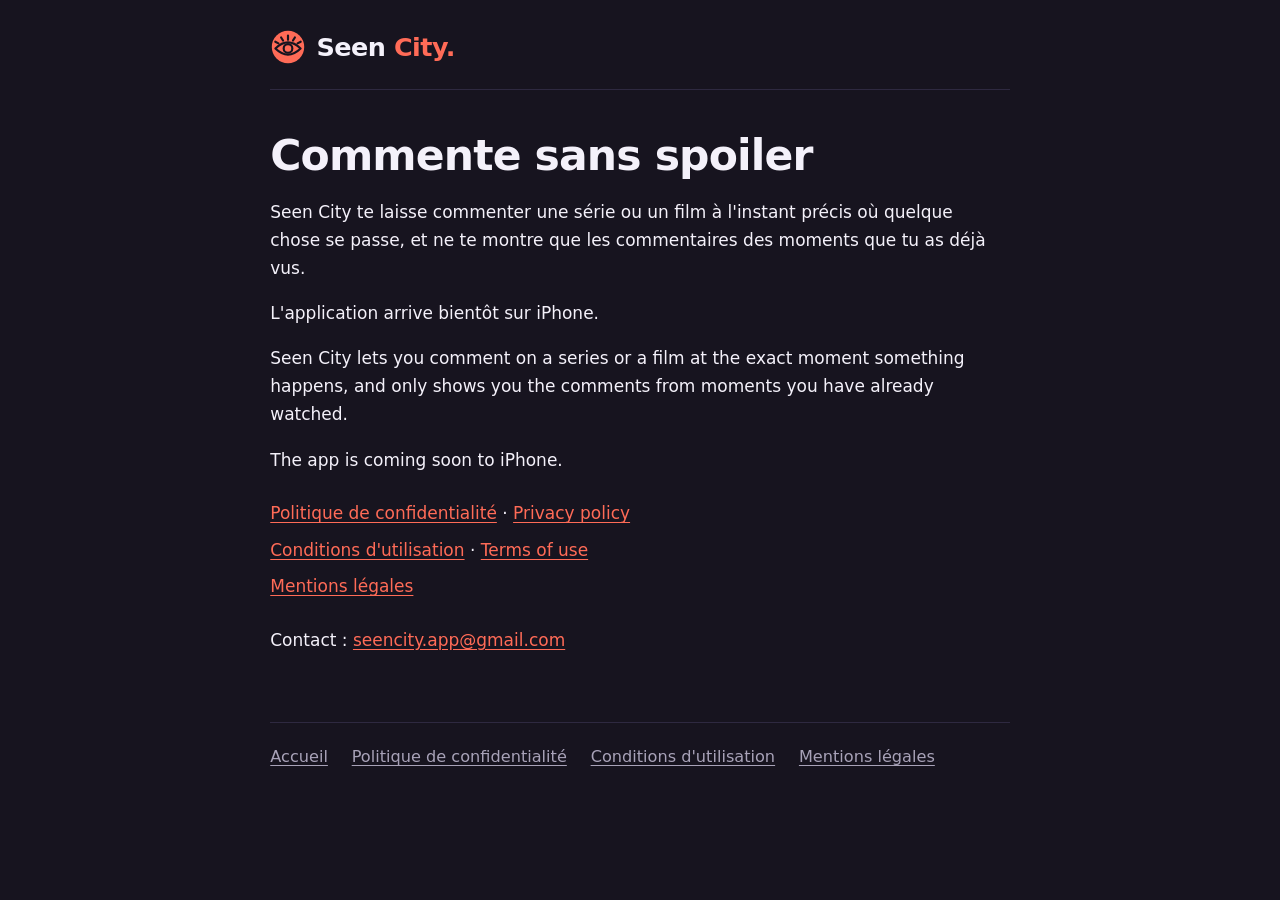
==== index.html @ 888bc3fe "Pages légales" ====
<!doctype html>
<html lang="fr">
<head>
<meta charset="utf-8">
<meta name="viewport" content="width=device-width, initial-scale=1">
<title>Seen City – commente sans spoiler</title>
<meta name="description" content="Commente une série ou un film à l'instant précis où ça se passe, sans spoiler.">
<meta name="theme-color" content="#17141F">
<link rel="icon" type="image/png" href="favicon.png">
<link rel="stylesheet" href="style.css">
</head>
<body>
<div class="page">
<header>
<a class="nom" href="index.html" aria-label="Seen City"><svg class="logo" viewBox="0 0 200 200" width="36" height="36" role="img" aria-label="Seen City"><circle cx="100" cy="100" r="90" fill="#FF6B57"/><g fill="none" stroke="#17141F" stroke-width="12" stroke-linecap="round" stroke-linejoin="round"><path d="M30 108 Q100 40 170 108 Q100 176 30 108 Z"/><circle cx="100" cy="108" r="24"/><path d="M100 60V36M127.6 63.9L138.2 47M72.4 63.9L61.8 47M153 79.8L170.6 70.5M47 79.8L29.4 70.5"/></g></svg><span class="mot">Seen<span class="corail"> City.</span></span></a>

</header>
<main>
<h1>Commente sans spoiler</h1>

<p>Seen City te laisse commenter une série ou un film à l'instant précis où quelque chose se passe, et ne te montre que les commentaires des moments que tu as déjà vus.</p>
<p>L'application arrive bientôt sur iPhone.</p><p lang="en">Seen City lets you comment on a series or a film at the exact moment something happens, and only shows you the comments from moments you have already watched.</p><p lang="en">The app is coming soon to iPhone.</p>
<ul class="liens">
<li><a href="confidentialite.html">Politique de confidentialité</a> · <a href="privacy.html" lang="en">Privacy policy</a></li>
<li><a href="conditions.html">Conditions d'utilisation</a> · <a href="terms.html" lang="en">Terms of use</a></li>
<li><a href="mentions-legales.html">Mentions légales</a></li>
</ul>
<p>Contact : <a href="mailto:seencity.app@gmail.com">seencity.app@gmail.com</a></p>
</main>
<footer><a href="index.html">Accueil</a> <a href="confidentialite.html">Politique de confidentialité</a> <a href="conditions.html">Conditions d'utilisation</a> <a href="mentions-legales.html">Mentions légales</a></footer>
</div>
</body>
</html>
---- style.css ----
:root {
  --sombre: #17141F;
  --carte: #231F2E;
  --trait: #2E2940;
  --creme: #F4F1FA;
  --gris: #A8A2B8;
  --corail: #FF6B57;
}
* { box-sizing: border-box; }
html {
  background: var(--sombre);
  color: var(--creme);
  color-scheme: dark;
  font: 17px/1.65 system-ui, -apple-system, "Segoe UI", Roboto, sans-serif;
  -webkit-text-size-adjust: 100%;
}
body { margin: 0; }
.page { max-width: 46rem; margin: 0 auto; padding: 1.5rem 1.25rem 4rem; }
header { display: flex; align-items: center; justify-content: space-between; gap: 1rem; padding-bottom: 1.25rem; border-bottom: 1px solid var(--trait); }
.nom { display: inline-flex; align-items: center; gap: 0.6rem; color: var(--creme); text-decoration: none; }
.mot { font-size: 1.5rem; font-weight: 800; letter-spacing: -0.02em; }
.corail { color: var(--corail); }
.langue { color: var(--gris); text-decoration: none; font-size: 0.95rem; padding: 0.35rem 0.8rem; border: 1px solid var(--trait); border-radius: 99px; }
.langue:hover { color: var(--creme); border-color: var(--gris); }
h1 { font-size: clamp(1.8rem, 5vw, 2.5rem); line-height: 1.15; letter-spacing: -0.02em; margin: 2.5rem 0 0.5rem; }
h2 { font-size: 1.25rem; line-height: 1.3; margin: 2.4rem 0 0.4rem; }
p, li { max-width: 68ch; }
li { margin: 0.3rem 0; }
ul { padding-left: 1.2rem; }
a { color: var(--corail); text-underline-offset: 0.18em; }
a:hover { color: var(--creme); }
.maj { color: var(--gris); font-size: 0.95rem; margin-top: 0; }
.acompleter { background: var(--corail); color: var(--sombre); padding: 0 0.3em; border-radius: 0.25em; font-weight: 600; }
.accroche { font-size: 1.25rem; line-height: 1.5; color: var(--creme); }
.liens { list-style: none; padding: 0; margin: 1.5rem 0; }
.liens li { margin: 0.5rem 0; }
footer { margin-top: 4rem; padding-top: 1.25rem; border-top: 1px solid var(--trait); display: flex; flex-wrap: wrap; gap: 0.5rem 1.4rem; font-size: 0.95rem; }
footer a { color: var(--gris); }
footer a:hover { color: var(--creme); }
a:focus-visible { outline: 2px solid var(--corail); outline-offset: 3px; border-radius: 4px; }
@media (max-width: 480px) { html { font-size: 16px; } }
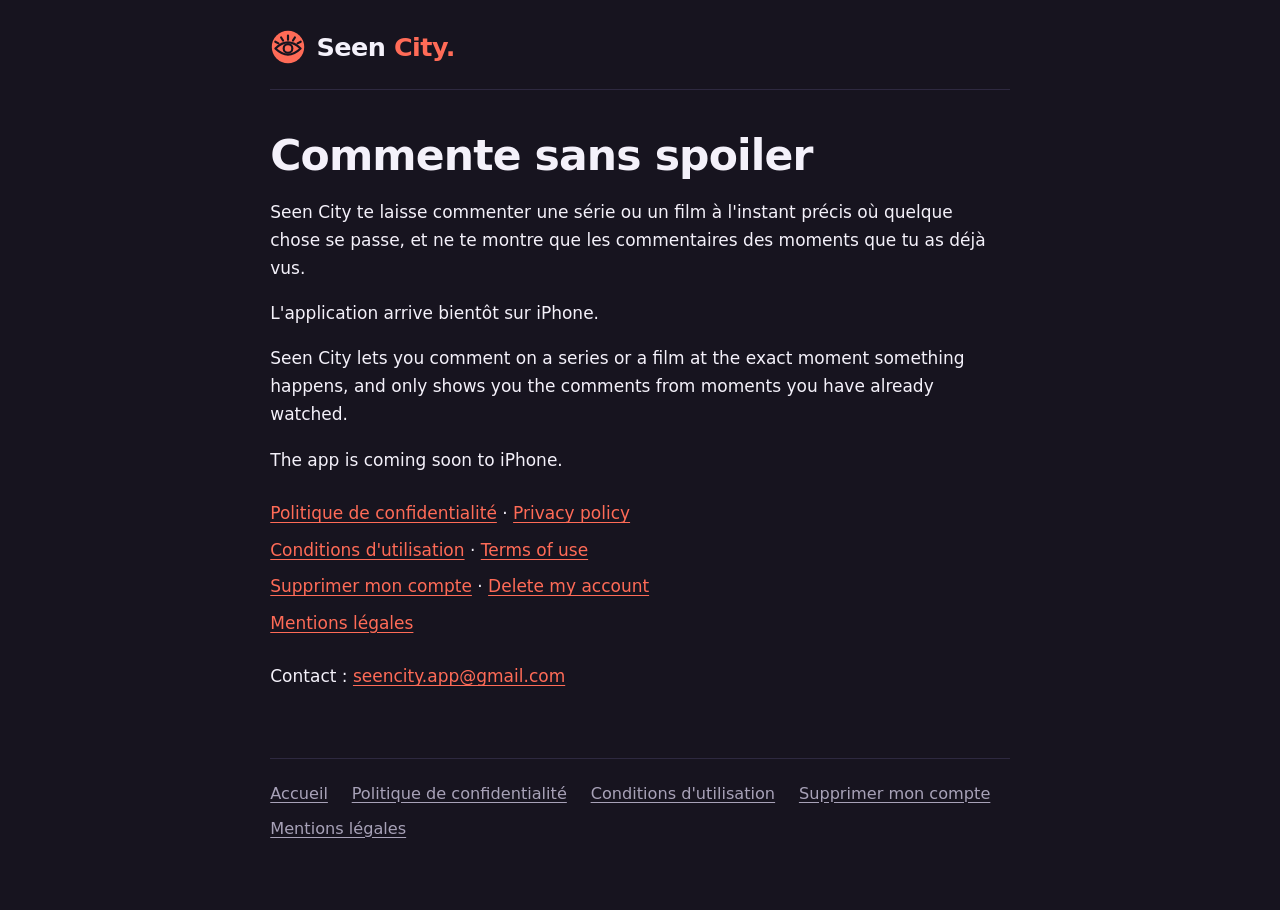
==== commit e6497d97: "pages legales V4" ====
--- a/index.html
+++ b/index.html
@@ -23,11 +23,12 @@
 <ul class="liens">
 <li><a href="confidentialite.html">Politique de confidentialité</a> · <a href="privacy.html" lang="en">Privacy policy</a></li>
 <li><a href="conditions.html">Conditions d'utilisation</a> · <a href="terms.html" lang="en">Terms of use</a></li>
+<li><a href="suppression-compte.html">Supprimer mon compte</a> · <a href="delete-account.html" lang="en">Delete my account</a></li>
 <li><a href="mentions-legales.html">Mentions légales</a></li>
 </ul>
 <p>Contact : <a href="mailto:seencity.app@gmail.com">seencity.app@gmail.com</a></p>
 </main>
-<footer><a href="index.html">Accueil</a> <a href="confidentialite.html">Politique de confidentialité</a> <a href="conditions.html">Conditions d'utilisation</a> <a href="mentions-legales.html">Mentions légales</a></footer>
+<footer><a href="index.html">Accueil</a> <a href="confidentialite.html">Politique de confidentialité</a> <a href="conditions.html">Conditions d'utilisation</a> <a href="suppression-compte.html">Supprimer mon compte</a> <a href="mentions-legales.html">Mentions légales</a></footer>
 </div>
 </body>
 </html>
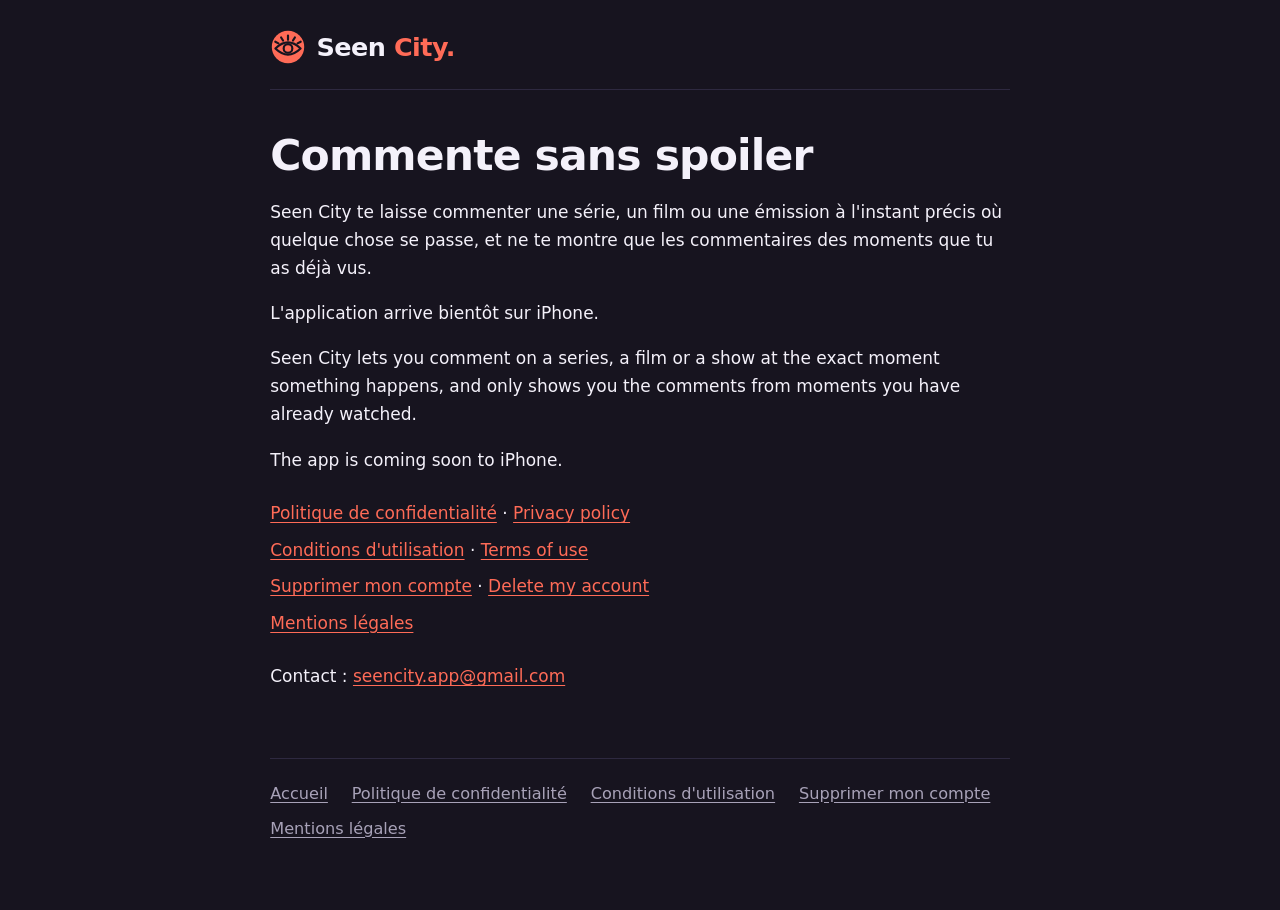
==== commit f387d96a: "Accroche : émissions" ====
--- a/index.html
+++ b/index.html
@@ -4,7 +4,7 @@
 <meta charset="utf-8">
 <meta name="viewport" content="width=device-width, initial-scale=1">
 <title>Seen City – commente sans spoiler</title>
-<meta name="description" content="Commente une série ou un film à l'instant précis où ça se passe, sans spoiler.">
+<meta name="description" content="Commente une série, un film ou une émission à l'instant précis où ça se passe, sans spoiler.">
 <meta name="theme-color" content="#17141F">
 <link rel="icon" type="image/png" href="favicon.png">
 <link rel="stylesheet" href="style.css">
@@ -18,8 +18,8 @@
 <main>
 <h1>Commente sans spoiler</h1>
 
-<p>Seen City te laisse commenter une série ou un film à l'instant précis où quelque chose se passe, et ne te montre que les commentaires des moments que tu as déjà vus.</p>
-<p>L'application arrive bientôt sur iPhone.</p><p lang="en">Seen City lets you comment on a series or a film at the exact moment something happens, and only shows you the comments from moments you have already watched.</p><p lang="en">The app is coming soon to iPhone.</p>
+<p>Seen City te laisse commenter une série, un film ou une émission à l'instant précis où quelque chose se passe, et ne te montre que les commentaires des moments que tu as déjà vus.</p>
+<p>L'application arrive bientôt sur iPhone.</p><p lang="en">Seen City lets you comment on a series, a film or a show at the exact moment something happens, and only shows you the comments from moments you have already watched.</p><p lang="en">The app is coming soon to iPhone.</p>
 <ul class="liens">
 <li><a href="confidentialite.html">Politique de confidentialité</a> · <a href="privacy.html" lang="en">Privacy policy</a></li>
 <li><a href="conditions.html">Conditions d'utilisation</a> · <a href="terms.html" lang="en">Terms of use</a></li>
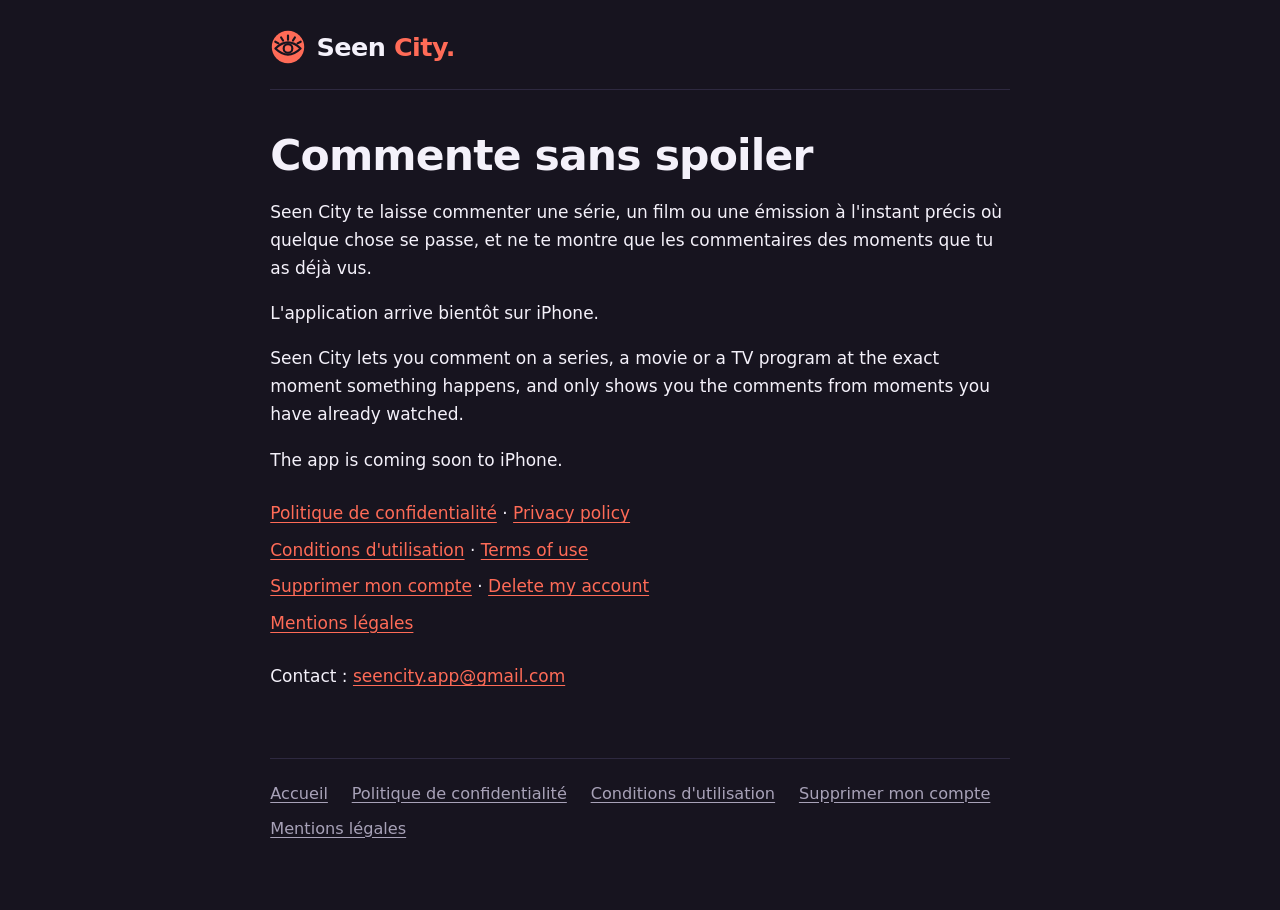
==== commit 7ecdfbf9: "mise a jour pages legales" ====
--- a/index.html
+++ b/index.html
@@ -19,7 +19,7 @@
 <h1>Commente sans spoiler</h1>
 
 <p>Seen City te laisse commenter une série, un film ou une émission à l'instant précis où quelque chose se passe, et ne te montre que les commentaires des moments que tu as déjà vus.</p>
-<p>L'application arrive bientôt sur iPhone.</p><p lang="en">Seen City lets you comment on a series, a film or a show at the exact moment something happens, and only shows you the comments from moments you have already watched.</p><p lang="en">The app is coming soon to iPhone.</p>
+<p>L'application arrive bientôt sur iPhone.</p><p lang="en">Seen City lets you comment on a series, a movie or a TV program at the exact moment something happens, and only shows you the comments from moments you have already watched.</p><p lang="en">The app is coming soon to iPhone.</p>
 <ul class="liens">
 <li><a href="confidentialite.html">Politique de confidentialité</a> · <a href="privacy.html" lang="en">Privacy policy</a></li>
 <li><a href="conditions.html">Conditions d'utilisation</a> · <a href="terms.html" lang="en">Terms of use</a></li>
